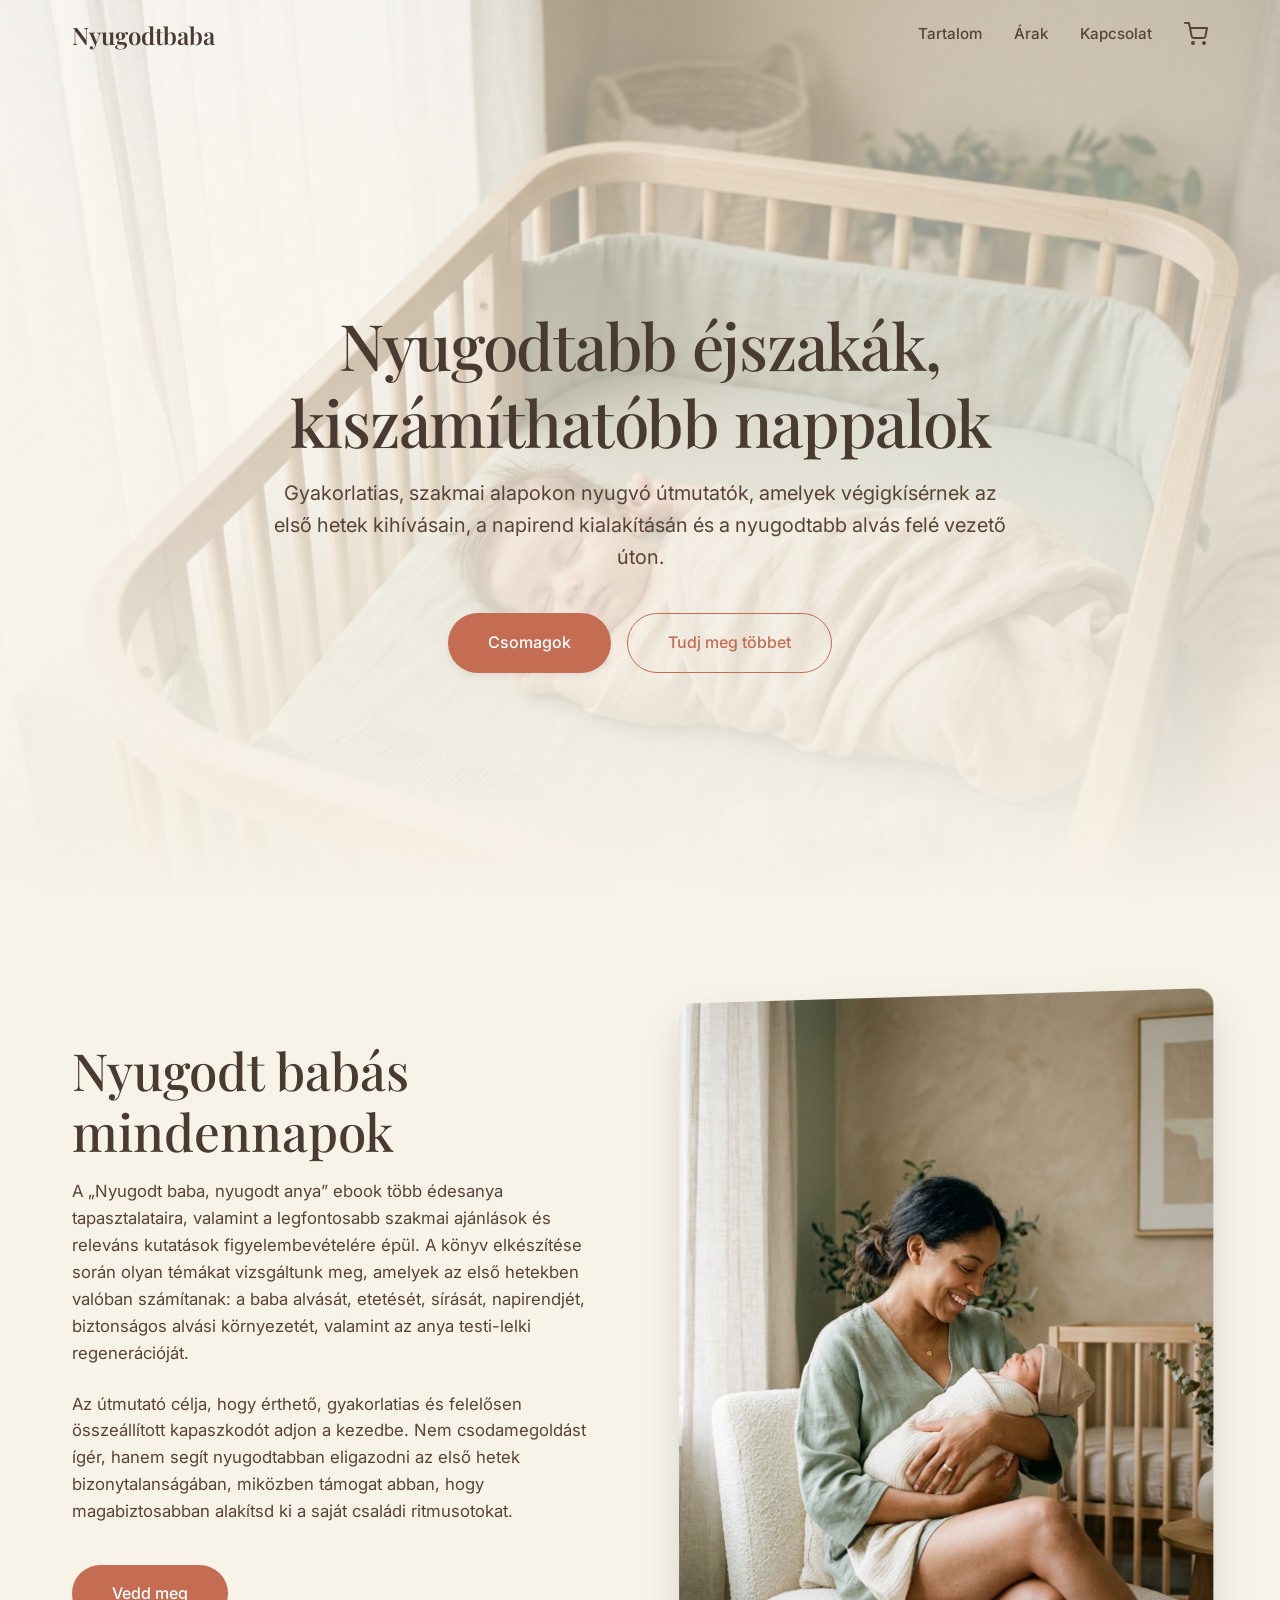
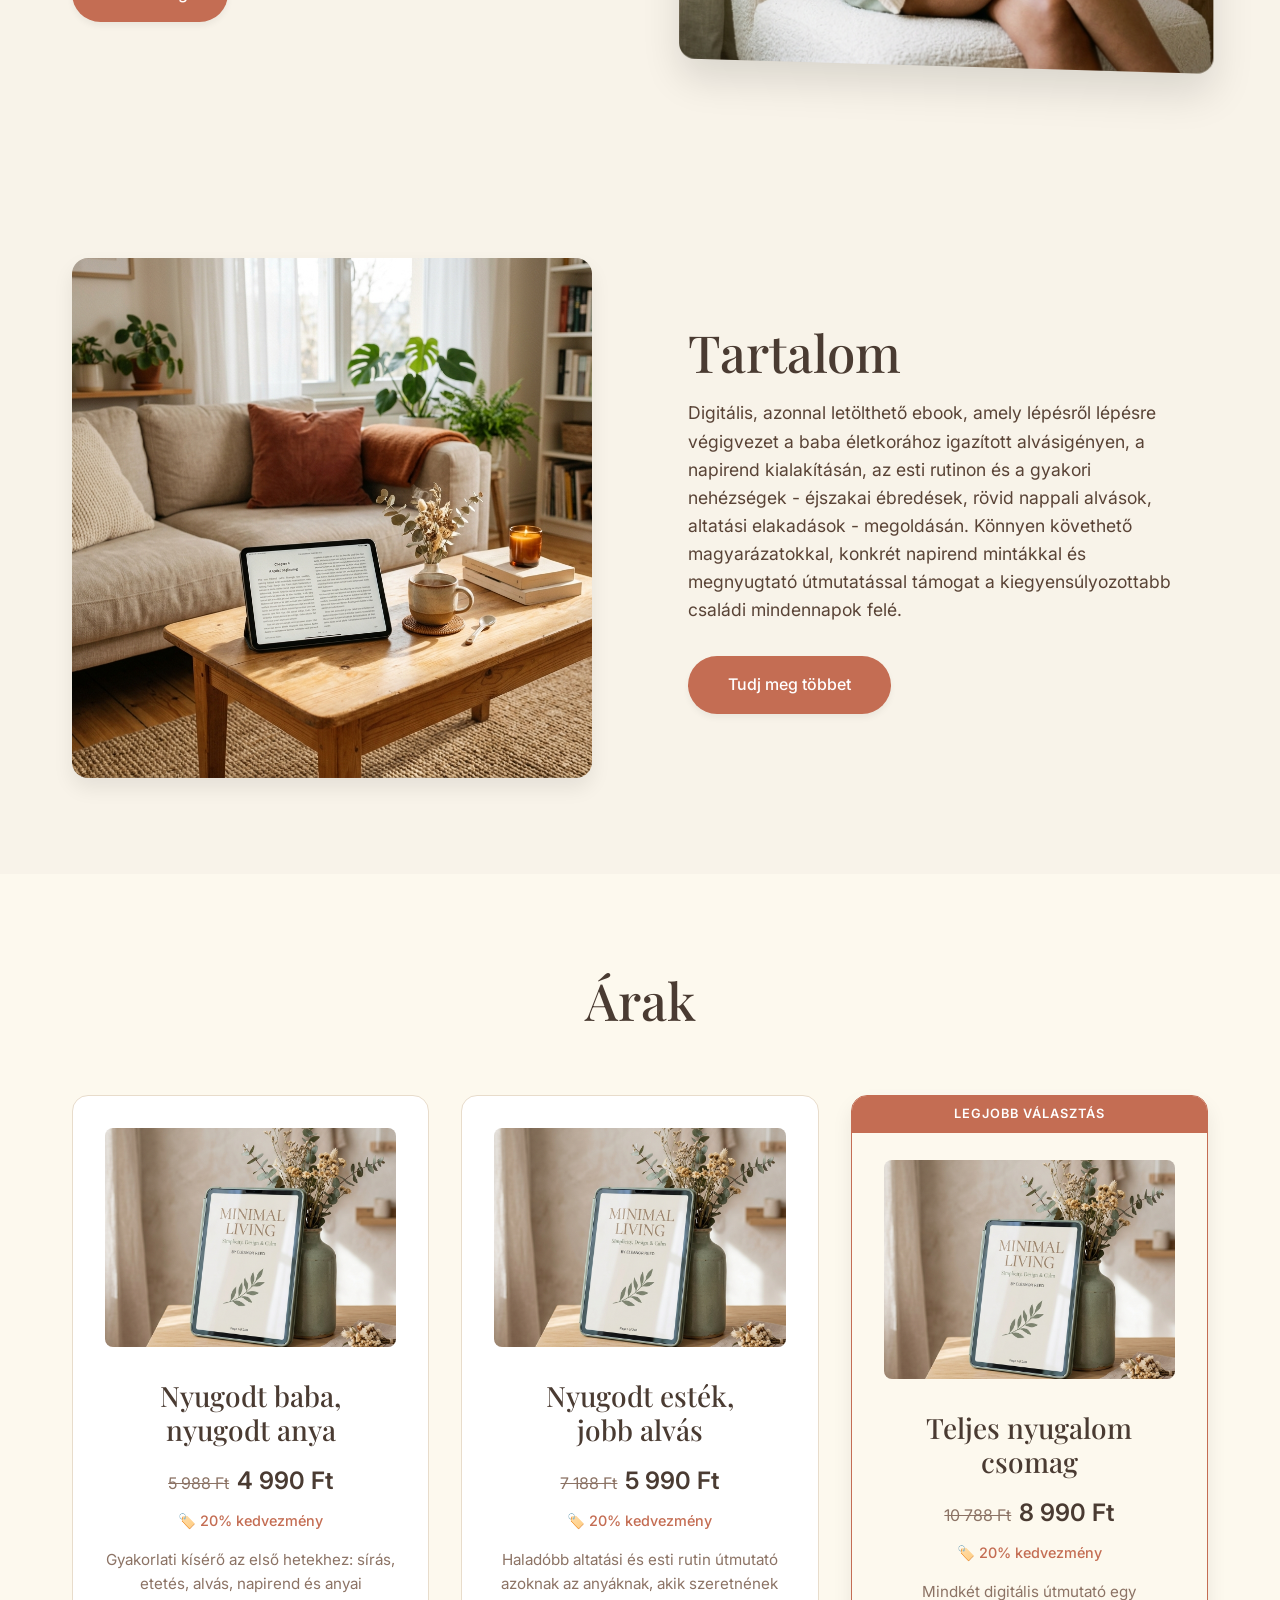
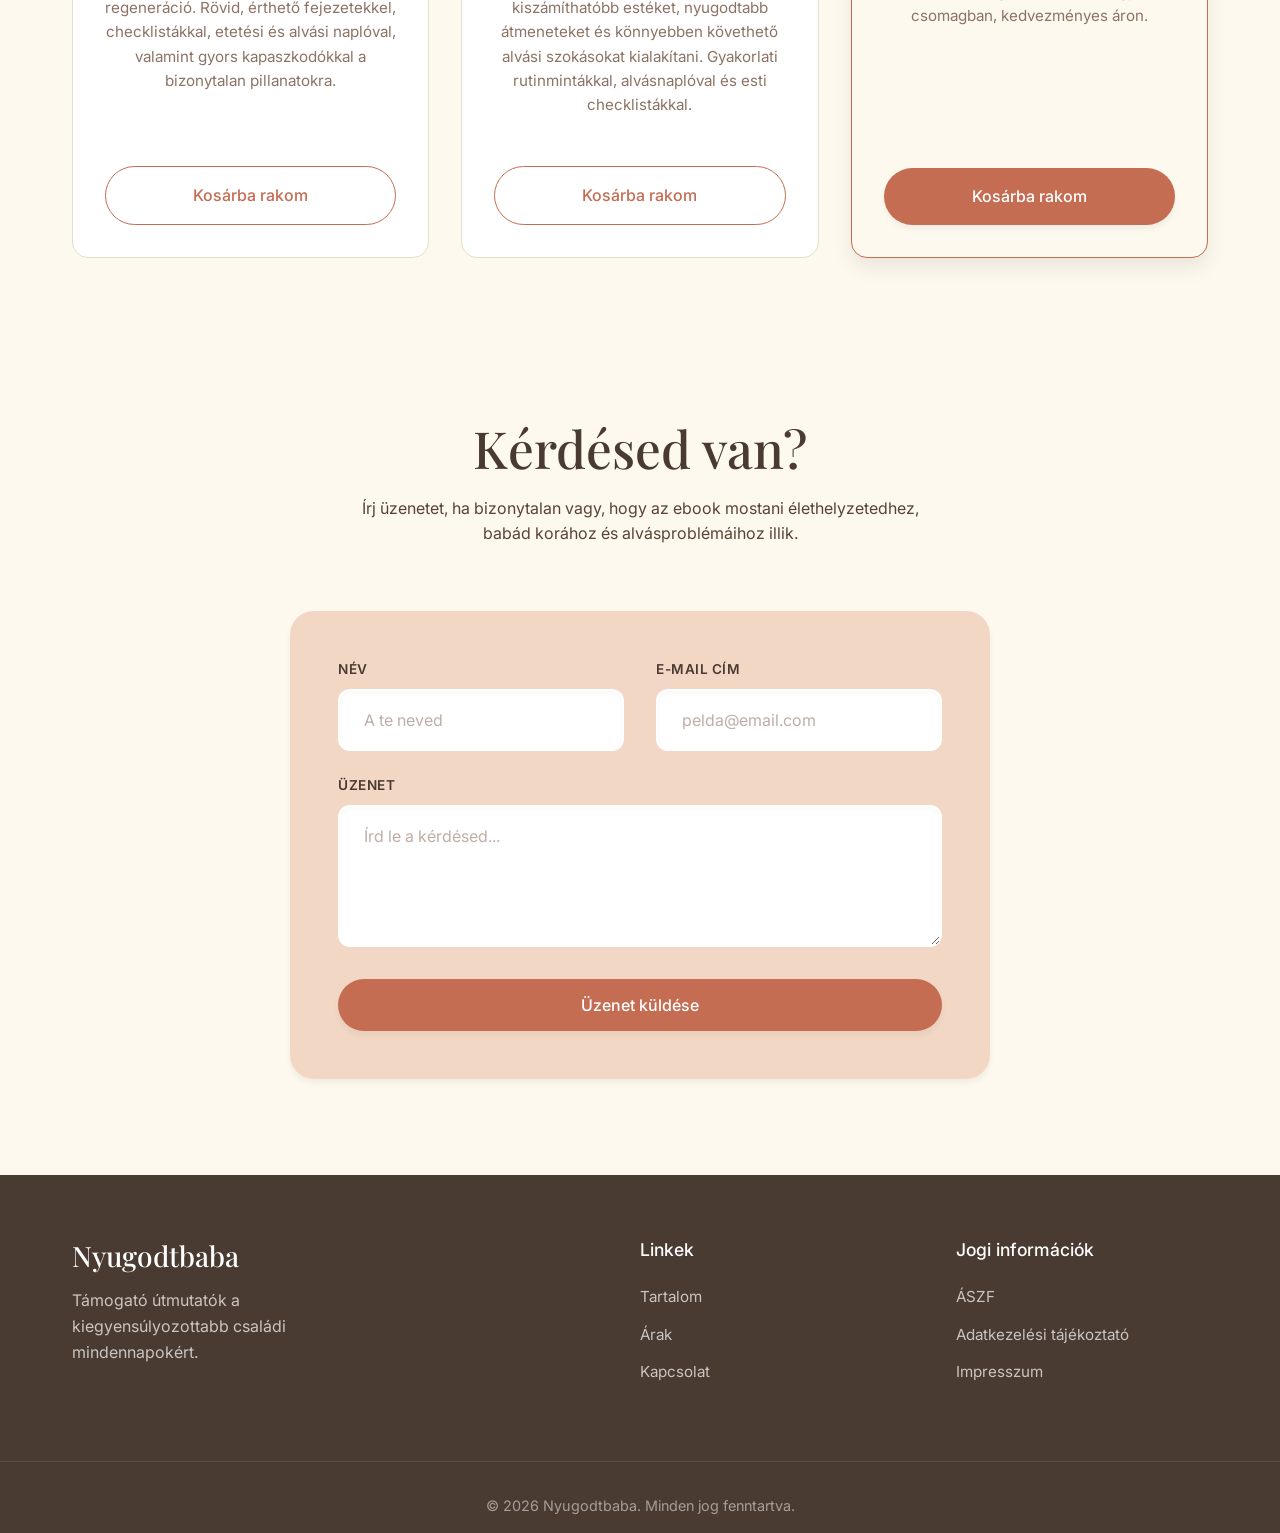
==== index.html @ 15ec04d2 "Add files via upload" ====
<!DOCTYPE html>
<html lang="hu">
<head>
    <meta charset="UTF-8">
    <meta name="viewport" content="width=device-width, initial-scale=1.0">
    <title>Nyugodtbaba - Nyugodt babás mindennapok</title>
    <meta name="description" content="Digitális, azonnal letölthető ebook, amely segít nyugodtabban eligazodni az első hetek bizonytalanságában.">
    <link rel="preconnect" href="https://fonts.googleapis.com">
    <link rel="preconnect" href="https://fonts.gstatic.com" crossorigin>
    <link href="https://fonts.googleapis.com/css2?family=Inter:wght@300;400;500;600&family=Playfair+Display:ital,wght@0,400;0,500;0,600;0,700;1,400&display=swap" rel="stylesheet">
    <link rel="stylesheet" href="style.css">
</head>
<body>
    <header class="navbar">
        <div class="container">
            <a href="#" class="logo">Nyugodtbaba</a>
            <button class="mobile-menu-toggle" aria-label="Menü">
                <span></span>
                <span></span>
                <span></span>
            </button>
            <nav class="nav-links">
                <a href="#tartalom">Tartalom</a>
                <a href="#arak">Árak</a>
                <a href="#kapcsolat">Kapcsolat</a>
                <a href="cart.html" class="cart-icon" aria-label="Kosár">
                    <svg width="24" height="24" viewBox="0 0 24 24" fill="none" stroke="currentColor" stroke-width="2" stroke-linecap="round" stroke-linejoin="round"><circle cx="9" cy="21" r="1"></circle><circle cx="20" cy="21" r="1"></circle><path d="M1 1h4l2.68 13.39a2 2 0 0 0 2 1.61h9.72a2 2 0 0 0 2-1.61L23 6H6"></path></svg>
                    <span class="cart-badge">0</span>
                </a>
            </nav>
        </div>
    </header>

    <main>
        <!-- Main Hero Section -->
        <section class="main-hero" id="kezdooldal">
            <div class="container main-hero-container">
                <div class="main-hero-content">
                    <h1 class="fade-in-up">Nyugodtabb éjszakák,<br>kiszámíthatóbb nappalok</h1>
                    <p class="fade-in-up delay-1">Gyakorlatias, szakmai alapokon nyugvó útmutatók, amelyek végigkísérnek az első hetek kihívásain, a napirend kialakításán és a nyugodtabb alvás felé vezető úton.</p>
                    <div class="hero-buttons fade-in-up delay-2">
                        <a href="#arak" class="btn btn-primary">Csomagok</a>
                        <a href="#intro" class="btn btn-secondary">Tudj meg többet</a>
                    </div>
                </div>
            </div>
        </section>

        <!-- Intro Section (formerly Hero) -->
        <section class="intro brand-bg" id="intro">
            <div class="container intro-container">
                <div class="intro-content">
                    <h2 class="fade-in-up">Nyugodt babás<br>mindennapok</h2>
                    <p class="fade-in-up delay-1">A „Nyugodt baba, nyugodt anya” ebook több édesanya tapasztalataira, valamint a legfontosabb szakmai ajánlások és releváns kutatások figyelembevételére épül. A könyv elkészítése során olyan témákat vizsgáltunk meg, amelyek az első hetekben valóban számítanak: a baba alvását, etetését, sírását, napirendjét, biztonságos alvási környezetét, valamint az anya testi-lelki regenerációját.</p>
                    <p class="fade-in-up delay-2">Az útmutató célja, hogy érthető, gyakorlatias és felelősen összeállított kapaszkodót adjon a kezedbe. Nem csodamegoldást ígér, hanem segít nyugodtabban eligazodni az első hetek bizonytalanságában, miközben támogat abban, hogy magabiztosabban alakítsd ki a saját családi ritmusotokat.</p>
                    <a href="#arak" class="btn btn-primary fade-in-up delay-3">Vedd meg</a>
                </div>
                <div class="intro-image-wrapper fade-in">
                    <img src="assets/hero_mother_baby.png" alt="Nyugodt anya és baba" class="intro-image">
                </div>
            </div>
        </section>

        <!-- Tartalom Section -->
        <section class="content-section brand-bg" id="tartalom">
            <div class="container content-container">
                <div class="content-image-wrapper slide-in-left">
                    <img src="assets/ebook_on_table.png" alt="Digitális ebook a mindennapokban" class="content-image">
                </div>
                <div class="content-text slide-in-right">
                    <h2>Tartalom</h2>
                    <p>Digitális, azonnal letölthető ebook, amely lépésről lépésre végigvezet a baba életkorához igazított alvásigényen, a napirend kialakításán, az esti rutinon és a gyakori nehézségek - éjszakai ébredések, rövid nappali alvások, altatási elakadások - megoldásán. Könnyen követhető magyarázatokkal, konkrét napirend mintákkal és megnyugtató útmutatással támogat a kiegyensúlyozottabb családi mindennapok felé.</p>
                    <a href="#arak" class="btn btn-primary">Tudj meg többet</a>
                </div>
            </div>
        </section>

        <!-- Árak Section -->
        <section class="pricing-section light-bg" id="arak">
            <div class="container pricing-container">
                <h2 class="text-center fade-in-up">Árak</h2>
                <div class="pricing-grid">
                    <!-- Product 1 -->
                    <div class="pricing-card fade-in-up delay-1">
                        <div class="pricing-image">
                            <img src="assets/product_bundle.png" alt="Nyugodt baba, nyugodt anya ebook">
                        </div>
                        <h3>Nyugodt baba,<br>nyugodt anya</h3>
                        <div class="price">
                            <span class="old-price">5 988 Ft</span>
                            <span class="new-price">4 990 Ft</span>
                        </div>
                        <div class="discount-badge">🏷️ 20% kedvezmény</div>
                        <p class="pricing-desc">Gyakorlati kísérő az első hetekhez: sírás, etetés, alvás, napirend és anyai regeneráció. Rövid, érthető fejezetekkel, checklistákkal, etetési és alvási naplóval, valamint gyors kapaszkodókkal a bizonytalan pillanatokra.</p>
                        <a href="#" class="btn btn-secondary w-100 mt-4 add-to-cart-btn" data-product-id="nyugodt-baba">Kosárba rakom</a>
                    </div>

                    <!-- Product 2 -->
                    <div class="pricing-card fade-in-up delay-2">
                        <div class="pricing-image">
                            <img src="assets/product_bundle.png" alt="Nyugodt esték, jobb alvás ebook">
                        </div>
                        <h3>Nyugodt esték,<br>jobb alvás</h3>
                        <div class="price">
                            <span class="old-price">7 188 Ft</span>
                            <span class="new-price">5 990 Ft</span>
                        </div>
                        <div class="discount-badge">🏷️ 20% kedvezmény</div>
                        <p class="pricing-desc">Haladóbb altatási és esti rutin útmutató azoknak az anyáknak, akik szeretnének kiszámíthatóbb estéket, nyugodtabb átmeneteket és könnyebben követhető alvási szokásokat kialakítani. Gyakorlati rutinmintákkal, alvásnaplóval és esti checklistákkal.</p>
                        <a href="#" class="btn btn-secondary w-100 mt-4 add-to-cart-btn" data-product-id="nyugodt-estek">Kosárba rakom</a>
                    </div>

                    <!-- Product 3 -->
                    <div class="pricing-card featured fade-in-up delay-3">
                        <div class="featured-badge">LEGJOBB VÁLASZTÁS</div>
                        <div class="pricing-image">
                            <img src="assets/product_bundle.png" alt="Teljes nyugalom csomag">
                        </div>
                        <h3>Teljes nyugalom<br>csomag</h3>
                        <div class="price">
                            <span class="old-price">10 788 Ft</span>
                            <span class="new-price">8 990 Ft</span>
                        </div>
                        <div class="discount-badge">🏷️ 20% kedvezmény</div>
                        <p class="pricing-desc">Mindkét digitális útmutató egy csomagban, kedvezményes áron.</p>
                        <a href="#" class="btn btn-primary w-100 mt-4 add-to-cart-btn" data-product-id="teljes-csomag">Kosárba rakom</a>
                    </div>
                </div>
            </div>
        </section>

        <!-- Kérdésed van Section -->
        <section class="contact-section light-bg" id="kapcsolat">
            <div class="container contact-container">
                <div class="contact-header text-center fade-in-up">
                    <h2>Kérdésed van?</h2>
                    <p>Írj üzenetet, ha bizonytalan vagy, hogy az ebook mostani élethelyzetedhez, babád korához és alvásproblémáihoz illik.</p>
                </div>
                
                <form class="contact-form fade-in-up delay-1">
                    <div class="form-row">
                        <div class="form-group">
                            <label for="name">Név</label>
                            <input type="text" id="name" name="name" required placeholder="A te neved">
                        </div>
                        <div class="form-group">
                            <label for="email">E-mail cím</label>
                            <input type="email" id="email" name="email" required placeholder="pelda@email.com">
                        </div>
                    </div>
                    <div class="form-group">
                        <label for="message">Üzenet</label>
                        <textarea id="message" name="message" rows="5" required placeholder="Írd le a kérdésed..."></textarea>
                    </div>
                    <button type="submit" class="btn btn-primary w-100">Üzenet küldése</button>
                </form>
            </div>
        </section>
    </main>

    <footer class="site-footer">
        <div class="container footer-container">
            <div class="footer-info">
                <h3>Nyugodtbaba</h3>
                <p>Támogató útmutatók a kiegyensúlyozottabb családi mindennapokért.</p>
            </div>
            <div class="footer-links">
                <h4>Linkek</h4>
                <ul>
                    <li><a href="#tartalom">Tartalom</a></li>
                    <li><a href="#arak">Árak</a></li>
                    <li><a href="#kapcsolat">Kapcsolat</a></li>
                </ul>
            </div>
            <div class="footer-legal">
                <h4>Jogi információk</h4>
                <ul>
                    <li><a href="#">ÁSZF</a></li>
                    <li><a href="#">Adatkezelési tájékoztató</a></li>
                    <li><a href="#">Impresszum</a></li>
                </ul>
            </div>
        </div>
        <div class="footer-bottom text-center">
            <p>&copy; 2026 Nyugodtbaba. Minden jog fenntartva.</p>
        </div>
    </footer>

    <script src="cart-store.js"></script>
    <script src="script.js"></script>
</body>
</html>
---- style.css ----
/* --- Design Tokens --- */
:root {
    --color-brand-bg: #F8F3E9; /* Warm creamy beige */
    --color-light-bg: #FDF9EE; /* Lighter cream */
    --color-white: #ffffff;
    --color-off-white: #F8F3E9;
    --color-black: #4A3B32; /* Dark earthy brown for headings */
    --color-text-dark: #594336; /* Dark brown for body text */
    --color-text-muted: #8c7365; /* Muted brown */
    --color-border: #e8dccb;
    --color-accent: #C46D53; /* Terracotta/Rust */
    --color-accent-hover: #b05c43;
    --color-box-bg: #F3D7C5; /* Soft peach */
    
    --font-heading: 'Playfair Display', serif;
    --font-body: 'Inter', sans-serif;
    
    --spacing-xs: 0.5rem;
    --spacing-sm: 1rem;
    --spacing-md: 2rem;
    --spacing-lg: 4rem;
    --spacing-xl: 6rem;
    
    --border-radius-sm: 4px;
    --border-radius-md: 8px;
    --border-radius-lg: 16px;
    
    --transition-fast: 0.2s ease;
    --transition-normal: 0.3s cubic-bezier(0.25, 0.8, 0.25, 1);
    
    --shadow-sm: 0 4px 6px rgba(0, 0, 0, 0.05);
    --shadow-md: 0 10px 20px rgba(0, 0, 0, 0.08);
    --shadow-lg: 0 20px 40px rgba(0, 0, 0, 0.12);
}

/* --- Base Styles --- */
* {
    margin: 0;
    padding: 0;
    box-sizing: border-box;
}

html {
    scroll-behavior: smooth;
    font-size: 16px;
}

body {
    font-family: var(--font-body);
    color: var(--color-text-dark);
    line-height: 1.6;
    background-color: var(--color-white);
    overflow-x: hidden;
}

h1, h2, h3, h4, h5, h6 {
    font-family: var(--font-heading);
    font-weight: 500;
    line-height: 1.2;
    color: var(--color-black);
    margin-bottom: var(--spacing-sm);
}

h1 {
    font-size: clamp(3rem, 5vw, 4.5rem);
    letter-spacing: -0.02em;
}

h2 {
    font-size: clamp(2.5rem, 4vw, 3.5rem);
}

h3 {
    font-size: 1.75rem;
}

p {
    margin-bottom: var(--spacing-sm);
    color: var(--color-text-dark);
}

a {
    color: inherit;
    text-decoration: none;
    transition: var(--transition-fast);
}

img {
    max-width: 100%;
    height: auto;
    display: block;
}

/* --- Layout Utilities --- */
.container {
    width: 100%;
    max-width: 1200px;
    margin: 0 auto;
    padding: 0 var(--spacing-md);
}

.text-center {
    text-align: center;
}

.w-100 {
    width: 100%;
}

.mt-4 {
    margin-top: var(--spacing-md);
}

.brand-bg {
    background-color: var(--color-brand-bg);
}

.light-bg {
    background-color: var(--color-light-bg);
}

/* --- Components --- */
.btn {
    display: inline-flex;
    align-items: center;
    justify-content: center;
    padding: 1rem 2.5rem;
    font-family: var(--font-body);
    font-weight: 500;
    font-size: 1rem;
    border-radius: 50px;
    cursor: pointer;
    border: none;
    transition: var(--transition-normal);
    text-align: center;
}

.btn-primary {
    background-color: var(--color-accent);
    color: var(--color-white);
    box-shadow: var(--shadow-sm);
}

.btn-primary:hover {
    transform: translateY(-2px);
    box-shadow: var(--shadow-md);
    background-color: var(--color-accent-hover);
}

.btn-secondary {
    background-color: transparent;
    color: var(--color-accent);
    border: 1px solid var(--color-accent);
}

.btn-secondary:hover {
    background-color: var(--color-accent);
    color: var(--color-white);
    transform: translateY(-2px);
}

/* --- Navigation --- */
.navbar {
    position: fixed;
    top: 0;
    left: 0;
    width: 100%;
    z-index: 100;
    background-color: transparent;
    border-bottom: 1px solid transparent;
    padding: 1rem 0;
    transition: background-color 0.3s ease, border-color 0.3s ease, box-shadow 0.3s ease, backdrop-filter 0.3s ease;
}

.navbar.navbar-scrolled {
    background-color: rgba(248, 243, 233, 0.98);
    backdrop-filter: blur(10px);
    border-bottom: 1px solid rgba(232, 220, 203, 0.5);
    box-shadow: 0 2px 10px rgba(0, 0, 0, 0.1);
}

.navbar .container {
    display: flex;
    justify-content: space-between;
    align-items: center;
}

.logo {
    font-family: var(--font-heading);
    font-size: 1.5rem;
    font-weight: 600;
    color: var(--color-black);
}

.nav-links {
    display: flex;
    gap: var(--spacing-md);
}

.nav-links a {
    font-size: 0.95rem;
    font-weight: 500;
    color: var(--color-text-dark);
    position: relative;
    padding-bottom: 2px;
}

.nav-links a::after {
    content: '';
    position: absolute;
    width: 0;
    height: 2px;
    bottom: 0;
    left: 0;
    background-color: var(--color-accent);
    transition: width 0.3s ease;
}

.nav-links a:hover {
    color: var(--color-black);
}

.nav-links a:hover::after {
    width: 100%;
}

.mobile-menu-toggle {
    display: none;
    flex-direction: column;
    justify-content: space-between;
    width: 30px;
    height: 21px;
    background: transparent;
    border: none;
    cursor: pointer;
    z-index: 1001; /* Stay above the mobile menu */
    position: relative;
}

.mobile-menu-toggle span {
    width: 100%;
    height: 3px;
    background-color: var(--color-black);
    border-radius: 3px;
    transition: all 0.3s ease;
}

/* Open state for hamburger */
.mobile-menu-toggle.active span:nth-child(1) {
    transform: translateY(9px) rotate(45deg);
}

.mobile-menu-toggle.active span:nth-child(2) {
    opacity: 0;
}

.mobile-menu-toggle.active span:nth-child(3) {
    transform: translateY(-9px) rotate(-45deg);
}

/* --- Main Hero Section --- */
.main-hero {
    padding: calc(var(--spacing-xl) + 80px) 0 var(--spacing-xl);
    min-height: 100vh;
    display: flex;
    align-items: center;
    background-image: linear-gradient(rgba(248, 243, 233, 0.5), rgba(248, 243, 233, 1)), url('assets/main_hero.png');
    background-size: cover;
    background-position: center;
    background-repeat: no-repeat;
    position: relative;
}

.main-hero-container {
    display: flex;
    flex-direction: column;
    align-items: center;
    text-align: center;
}

.main-hero-content {
    max-width: 750px;
    z-index: 2;
}

.main-hero-content p {
    font-size: 1.25rem;
    margin-bottom: 2.5rem;
    color: var(--color-text-dark);
}

.hero-buttons {
    display: flex;
    gap: 1rem;
    flex-wrap: wrap;
    justify-content: center;
}

/* --- Intro Section --- */
.intro {
    padding: var(--spacing-xl) 0;
    display: flex;
    align-items: center;
}

.intro-container {
    display: grid;
    grid-template-columns: 1fr 1fr;
    gap: var(--spacing-lg);
    align-items: center;
}

.intro-content {
    max-width: 550px;
}

.intro-content p {
    font-size: 1.05rem;
    margin-bottom: 1.5rem;
    color: var(--color-text-dark);
}

.intro-content .btn {
    margin-top: var(--spacing-sm);
}

.intro-image-wrapper {
    position: relative;
    border-radius: var(--border-radius-lg);
    overflow: hidden;
    box-shadow: var(--shadow-lg);
    transform: perspective(1000px) rotateY(-5deg);
    transition: transform 0.5s ease;
}

.intro-image-wrapper:hover {
    transform: perspective(1000px) rotateY(0deg) scale(1.02);
}

.intro-image {
    width: 100%;
    height: auto;
    object-fit: cover;
    aspect-ratio: 4/5;
}

/* --- Tartalom (Content) Section --- */
.content-section {
    padding: var(--spacing-xl) 0;
}

.content-container {
    display: grid;
    grid-template-columns: 1fr 1fr;
    gap: var(--spacing-xl);
    align-items: center;
}

.content-text {
    max-width: 500px;
}

.content-text p {
    font-size: 1.1rem;
    margin-bottom: var(--spacing-md);
}

.content-image-wrapper {
    position: relative;
    border-radius: var(--border-radius-lg);
    overflow: hidden;
    box-shadow: var(--shadow-md);
}

.content-image {
    width: 100%;
    height: auto;
    aspect-ratio: 1/1;
    object-fit: cover;
}

/* --- Árak (Pricing) Section --- */
.pricing-section {
    padding: var(--spacing-xl) 0;
}

.pricing-section h2 {
    margin-bottom: var(--spacing-lg);
}

.pricing-grid {
    display: grid;
    grid-template-columns: repeat(auto-fit, minmax(320px, 1fr));
    gap: var(--spacing-md);
    align-items: stretch;
}

.pricing-card {
    background-color: var(--color-white);
    border: 1px solid var(--color-border);
    border-radius: var(--border-radius-lg);
    padding: var(--spacing-md);
    display: flex;
    flex-direction: column;
    transition: var(--transition-normal);
    position: relative;
    overflow: hidden;
}

.pricing-card:hover {
    transform: translateY(-10px);
    box-shadow: var(--shadow-lg);
    border-color: var(--color-accent);
}

.pricing-card.featured {
    border-color: var(--color-accent);
    box-shadow: var(--shadow-md);
    transform: scale(1.02);
    z-index: 1;
    background-color: var(--color-light-bg);
}

.pricing-card.featured:hover {
    transform: scale(1.02) translateY(-10px);
    box-shadow: var(--shadow-lg);
}

.featured-badge {
    position: absolute;
    top: 0;
    left: 0;
    width: 100%;
    background-color: var(--color-accent);
    color: var(--color-white);
    text-align: center;
    padding: 0.5rem;
    font-size: 0.8rem;
    font-weight: 600;
    letter-spacing: 1px;
    text-transform: uppercase;
}

.pricing-card.featured {
    padding-top: calc(var(--spacing-md) + 2rem);
}

.pricing-image {
    border-radius: var(--border-radius-md);
    overflow: hidden;
    margin-bottom: var(--spacing-md);
    aspect-ratio: 4/3;
    background-color: var(--color-off-white);
}

.pricing-image img {
    width: 100%;
    height: 100%;
    object-fit: cover;
    transition: transform 0.5s ease;
}

.pricing-card:hover .pricing-image img {
    transform: scale(1.05);
}

.pricing-card h3 {
    text-align: center;
    margin-bottom: var(--spacing-sm);
    min-height: 3rem;
}

.price {
    display: flex;
    align-items: baseline;
    justify-content: center;
    gap: 0.5rem;
    margin-bottom: var(--spacing-xs);
}

.old-price {
    color: var(--color-text-muted);
    text-decoration: line-through;
    font-size: 1rem;
}

.new-price {
    font-size: 1.5rem;
    font-weight: 600;
    color: var(--color-black);
}

.discount-badge {
    text-align: center;
    font-size: 0.9rem;
    font-weight: 500;
    color: var(--color-accent);
    margin-bottom: var(--spacing-sm);
}

.pricing-desc {
    font-size: 0.95rem;
    color: var(--color-text-muted);
    text-align: center;
    flex-grow: 1;
}

/* --- Kapcsolat (Contact) Section --- */
.contact-section {
    padding: var(--spacing-lg) 0 var(--spacing-xl);
}

.contact-header {
    max-width: 600px;
    margin: 0 auto var(--spacing-lg);
}

.contact-form {
    max-width: 700px;
    margin: 0 auto;
    background-color: var(--color-box-bg);
    padding: 3rem;
    border-radius: 24px;
    border: none;
    box-shadow: var(--shadow-sm);
}

.form-row {
    display: grid;
    grid-template-columns: 1fr 1fr;
    gap: var(--spacing-md);
}

.form-group {
    margin-bottom: 1.5rem;
}

.form-group label {
    display: block;
    margin-bottom: 0.5rem;
    font-weight: 600;
    font-size: 0.85rem;
    color: var(--color-black);
    text-transform: uppercase;
    letter-spacing: 0.5px;
}

.form-group input,
.form-group textarea {
    width: 100%;
    padding: 1.2rem 1.5rem;
    border: 2px solid transparent;
    border-radius: 12px;
    font-family: var(--font-body);
    font-size: 1rem;
    background-color: var(--color-white);
    color: var(--color-text-dark);
    transition: all 0.3s ease;
    box-shadow: 0 2px 5px rgba(0,0,0,0.03) inset;
}

.form-group input::placeholder,
.form-group textarea::placeholder {
    color: #bfaea5;
}

.form-group input:focus,
.form-group textarea:focus {
    outline: none;
    border-color: var(--color-accent);
    box-shadow: 0 0 0 4px rgba(196, 109, 83, 0.15);
}

/* --- Footer --- */
.site-footer {
    background-color: var(--color-black);
    color: var(--color-white);
    padding: var(--spacing-lg) 0 var(--spacing-sm);
}

.footer-container {
    display: grid;
    grid-template-columns: 2fr 1fr 1fr;
    gap: var(--spacing-lg);
    margin-bottom: var(--spacing-lg);
}

.footer-info h3 {
    color: var(--color-white);
    margin-bottom: 1rem;
}

.footer-info p {
    color: rgba(255, 255, 255, 0.7);
    max-width: 300px;
}

.footer-links h4,
.footer-legal h4 {
    color: var(--color-white);
    margin-bottom: 1.5rem;
    font-family: var(--font-body);
    font-size: 1.1rem;
}

.site-footer ul {
    list-style: none;
}

.site-footer ul li {
    margin-bottom: 0.75rem;
}

.site-footer ul a {
    color: rgba(255, 255, 255, 0.7);
    font-size: 0.95rem;
}

.site-footer ul a:hover {
    color: var(--color-white);
    padding-left: 5px;
}

.footer-bottom {
    border-top: 1px solid rgba(255, 255, 255, 0.1);
    padding-top: var(--spacing-md);
}

.footer-bottom p {
    color: rgba(255, 255, 255, 0.5);
    font-size: 0.9rem;
    margin-bottom: 0;
}

/* --- Animations --- */
.fade-in-up {
    opacity: 0;
    transform: translateY(30px);
    transition: opacity 0.8s ease, transform 0.8s ease;
}

.fade-in-up.visible {
    opacity: 1;
    transform: translateY(0);
}

.slide-in-left {
    opacity: 0;
    transform: translateX(-50px);
    transition: opacity 0.8s ease, transform 0.8s ease;
}

.slide-in-left.visible {
    opacity: 1;
    transform: translateX(0);
}

.slide-in-right {
    opacity: 0;
    transform: translateX(50px);
    transition: opacity 0.8s ease, transform 0.8s ease;
}

.slide-in-right.visible {
    opacity: 1;
    transform: translateX(0);
}

.fade-in {
    opacity: 0;
    transition: opacity 1s ease;
}

.fade-in.visible {
    opacity: 1;
}

.delay-1 { transition-delay: 0.1s; }
.delay-2 { transition-delay: 0.2s; }
.delay-3 { transition-delay: 0.3s; }

/* --- Responsive Design --- */
@media (max-width: 992px) {
    .intro-container,
    .content-container {
        grid-template-columns: 1fr;
        text-align: center;
    }
    
    .intro-content,
    .content-text {
        max-width: 100%;
        margin: 0 auto;
    }

    .hero-buttons {
        justify-content: center;
    }
    
    .content-container {
        /* Reverse order so text is above image on mobile */
        display: flex;
        flex-direction: column-reverse;
    }

    .form-row {
        grid-template-columns: 1fr;
        gap: 0;
    }

    .contact-form {
        padding: 2rem;
    }
    
    .footer-container {
        grid-template-columns: 1fr 1fr;
    }
}

@media (max-width: 768px) {
    :root {
        --spacing-lg: 3rem;
        --spacing-xl: 4rem;
    }
    
    .pricing-card.featured {
        transform: none;
    }
    
    .pricing-card.featured:hover {
        transform: translateY(-5px);
    }
    
    .footer-container {
        grid-template-columns: 1fr;
        text-align: center;
    }
    
    .footer-info p {
        margin: 0 auto;
    }
    
    .mobile-menu-toggle {
        display: flex;
    }
    
    .nav-links {
        position: fixed;
        top: 0;
        right: -100%;
        width: 100%;
        max-width: 300px;
        height: 100vh;
        background-color: var(--color-brand-bg);
        flex-direction: column;
        justify-content: center;
        align-items: center;
        transition: right 0.4s ease;
        box-shadow: -5px 0 15px rgba(0,0,0,0.1);
        z-index: 1000;
        padding: 2rem;
    }

    .nav-links.active {
        right: 0;
    }

    .nav-links a {
        font-size: 1.5rem;
        margin-bottom: 1.5rem;
    }

    .nav-links a::after {
        display: none; /* Disable underline effect on mobile for cleaner look */
    }
}

/* --- Webshop & Checkout Styles --- */
.cart-icon {
    position: relative;
    display: inline-flex;
    align-items: center;
    color: var(--color-black);
}

.cart-icon::after {
    display: none !important;
}

.cart-badge {
    position: absolute;
    top: -8px;
    right: -8px;
    background-color: var(--color-accent);
    color: var(--color-white);
    font-size: 0.75rem;
    font-weight: 600;
    width: 18px;
    height: 18px;
    border-radius: 50%;
    display: flex;
    justify-content: center;
    align-items: center;
}

/* Page Headers */
.page-header {
    padding: calc(var(--spacing-xl) + 80px) 0 var(--spacing-lg);
    background-color: var(--color-brand-bg);
    text-align: center;
}

.page-header h1 {
    margin-bottom: 0;
}

.back-link {
    display: inline-flex;
    align-items: center;
    gap: 0.25rem;
    margin-top: 0.75rem;
    font-size: 0.95rem;
    color: var(--color-accent);
    font-weight: 500;
    transition: color 0.2s ease, transform 0.2s ease;
}

.back-link:hover {
    color: var(--color-accent-hover);
    transform: translateX(-4px);
}

/* Cart & Checkout Layout */
.shop-layout {
    display: grid;
    grid-template-columns: 2fr 1fr;
    gap: var(--spacing-lg);
    padding: var(--spacing-xl) 0;
    align-items: start;
}

@media (max-width: 992px) {
    .shop-layout {
        grid-template-columns: 1fr;
    }
}

.shop-main {
    background-color: var(--color-white);
    padding: var(--spacing-lg);
    border-radius: var(--border-radius-lg);
    box-shadow: var(--shadow-sm);
    border: 1px solid var(--color-border);
}

.shop-sidebar {
    background-color: var(--color-light-bg);
    padding: var(--spacing-lg);
    border-radius: var(--border-radius-lg);
    border: 1px solid var(--color-border);
    position: sticky;
    top: 100px;
}

/* Cart Items */
.cart-items {
    list-style: none;
    padding: 0;
}

/* --- Bundle Upsell Banner --- */
.bundle-upsell {
    display: flex;
    align-items: center;
    gap: 1rem;
    padding: 1.25rem 1.5rem;
    background: linear-gradient(135deg, rgba(196, 109, 83, 0.1), rgba(243, 215, 197, 0.5));
    border: 2px solid var(--color-accent);
    border-radius: 12px;
    margin-bottom: var(--spacing-md);
    animation: upsellPulse 2s ease-in-out 1;
}

@keyframes upsellPulse {
    0%, 100% { box-shadow: 0 0 0 0 rgba(196, 109, 83, 0); }
    50% { box-shadow: 0 0 0 8px rgba(196, 109, 83, 0.15); }
}

.bundle-upsell-icon {
    font-size: 2rem;
    flex-shrink: 0;
}

.bundle-upsell-text {
    flex-grow: 1;
}

.bundle-upsell-text strong {
    display: block;
    font-size: 1.1rem;
    color: var(--color-black);
    margin-bottom: 0.2rem;
}

.bundle-upsell-text span {
    font-size: 0.9rem;
    color: var(--color-text-dark);
    line-height: 1.4;
}

.bundle-upsell-btn {
    flex-shrink: 0;
    padding: 0.75rem 1.5rem;
    font-size: 0.9rem;
    white-space: nowrap;
}

@media (max-width: 768px) {
    .bundle-upsell {
        flex-direction: column;
        text-align: center;
    }
}

.cart-item {
    display: flex;
    align-items: center;
    padding: var(--spacing-md) 0;
    border-bottom: 1px solid var(--color-border);
    gap: var(--spacing-md);
}

.cart-item:last-child {
    border-bottom: none;
    padding-bottom: 0;
}

.cart-item-img {
    width: 80px;
    height: 80px;
    object-fit: cover;
    border-radius: var(--border-radius-sm);
    background-color: var(--color-off-white);
}

.cart-item-details {
    flex-grow: 1;
}

.cart-item-title {
    font-weight: 600;
    margin-bottom: 0.25rem;
    font-size: 1.1rem;
}

.cart-item-price {
    font-weight: 500;
    color: var(--color-accent);
}

.remove-item {
    background: none;
    border: none;
    color: var(--color-text-muted);
    cursor: pointer;
    font-size: 1.5rem;
    transition: color var(--transition-fast);
}

.remove-item:hover {
    color: var(--color-accent);
}

/* Order Summary */
.summary-row {
    display: flex;
    justify-content: space-between;
    margin-bottom: 1rem;
    font-size: 1.05rem;
}

.summary-total {
    border-top: 2px solid var(--color-border);
    padding-top: 1rem;
    margin-top: 1rem;
    font-weight: 600;
    font-size: 1.25rem;
    color: var(--color-black);
}

/* Checkout Form Layout */
.billing-section {
    margin-bottom: var(--spacing-md);
}

.billing-section h3 {
    margin-bottom: var(--spacing-sm);
    border-bottom: 1px solid var(--color-border);
    padding-bottom: 0.5rem;
}

.company-toggle {
    margin-bottom: 1.5rem;
    display: flex;
    gap: 1rem;
    align-items: center;
}

.company-fields {
    display: none;
}

.company-fields.active {
    display: block;
}

.shop-main .form-group input {
    background-color: var(--color-light-bg);
}

/* SimplePay Overlay */
.simplepay-overlay {
    position: fixed;
    top: 0;
    left: 0;
    width: 100%;
    height: 100vh;
    background-color: rgba(253, 249, 238, 0.95);
    z-index: 9999;
    display: flex;
    flex-direction: column;
    justify-content: center;
    align-items: center;
    opacity: 0;
    pointer-events: none;
    transition: opacity 0.4s ease;
}

.simplepay-overlay.active {
    opacity: 1;
    pointer-events: all;
}

.spinner {
    width: 50px;
    height: 50px;
    border: 5px solid var(--color-border);
    border-top-color: var(--color-accent);
    border-radius: 50%;
    animation: spin 1s linear infinite;
    margin-bottom: var(--spacing-md);
}

@keyframes spin {
    to { transform: rotate(360deg); }
}

.simplepay-overlay h2 {
    color: var(--color-black);
}

/* --- Quantity Controls --- */
.qty-controls {
    display: flex;
    align-items: center;
    gap: 0;
    border: 1px solid var(--color-border);
    border-radius: 8px;
    overflow: hidden;
    flex-shrink: 0;
}

.qty-btn {
    width: 36px;
    height: 36px;
    display: flex;
    align-items: center;
    justify-content: center;
    background: var(--color-light-bg);
    border: none;
    cursor: pointer;
    font-size: 1.1rem;
    font-weight: 600;
    color: var(--color-text-dark);
    transition: background 0.2s ease;
}

.qty-btn:hover {
    background: var(--color-border);
}

.qty-value {
    width: 36px;
    text-align: center;
    font-weight: 600;
    font-size: 1rem;
    color: var(--color-black);
    background: var(--color-white);
    line-height: 36px;
}

.cart-item-line-total {
    font-weight: 600;
    color: var(--color-black);
    font-size: 1.05rem;
    min-width: 80px;
    text-align: right;
    flex-shrink: 0;
}

/* --- Empty Cart --- */
.empty-cart-message {
    display: flex;
    flex-direction: column;
    align-items: center;
    justify-content: center;
    text-align: center;
    padding: var(--spacing-xl) var(--spacing-md);
    min-height: 40vh;
}

.empty-cart-message h2 {
    margin-bottom: 0.5rem;
}

.empty-cart-message p {
    color: var(--color-text-muted);
    max-width: 400px;
}

/* Cart item responsive */
@media (max-width: 768px) {
    .cart-item {
        flex-wrap: wrap;
        gap: var(--spacing-sm);
    }
    
    .cart-item-line-total {
        min-width: auto;
    }
    
    .qty-controls {
        order: 4;
    }
    
    .remove-item {
        order: 5;
    }
}
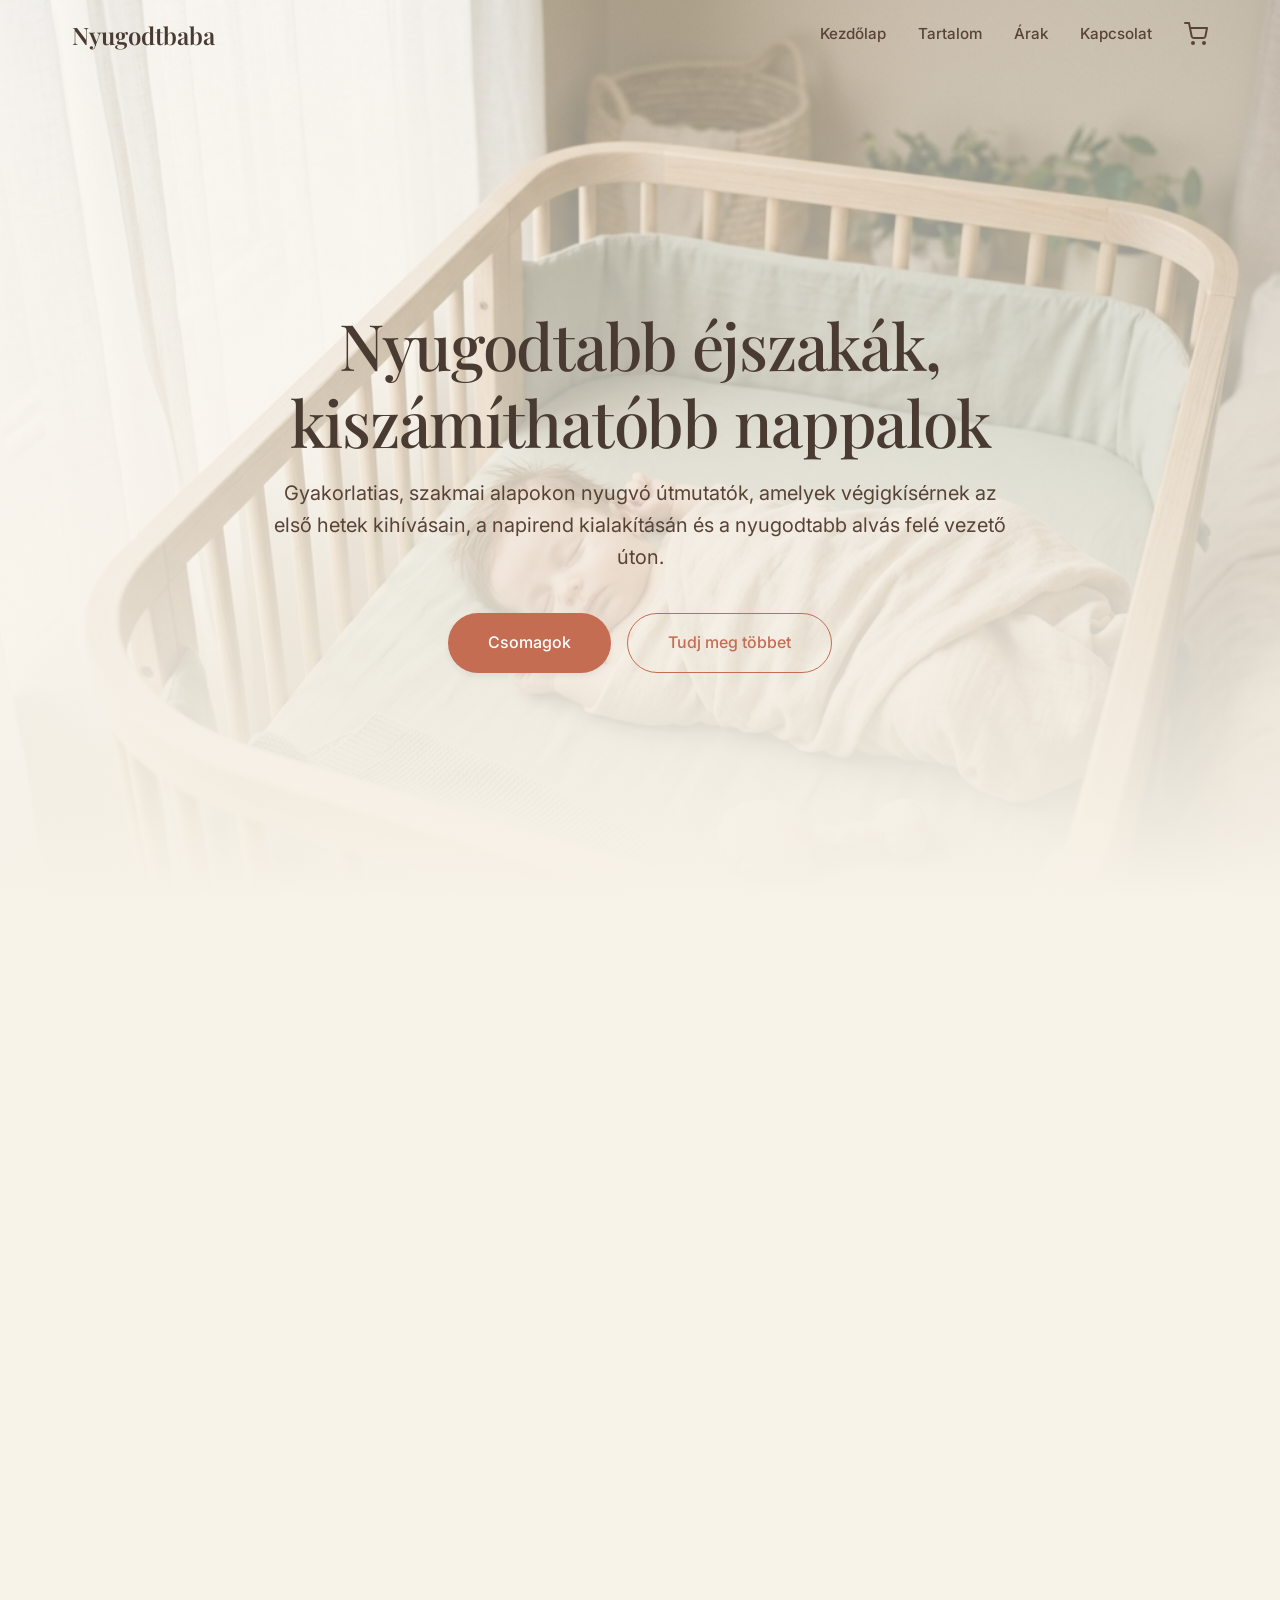
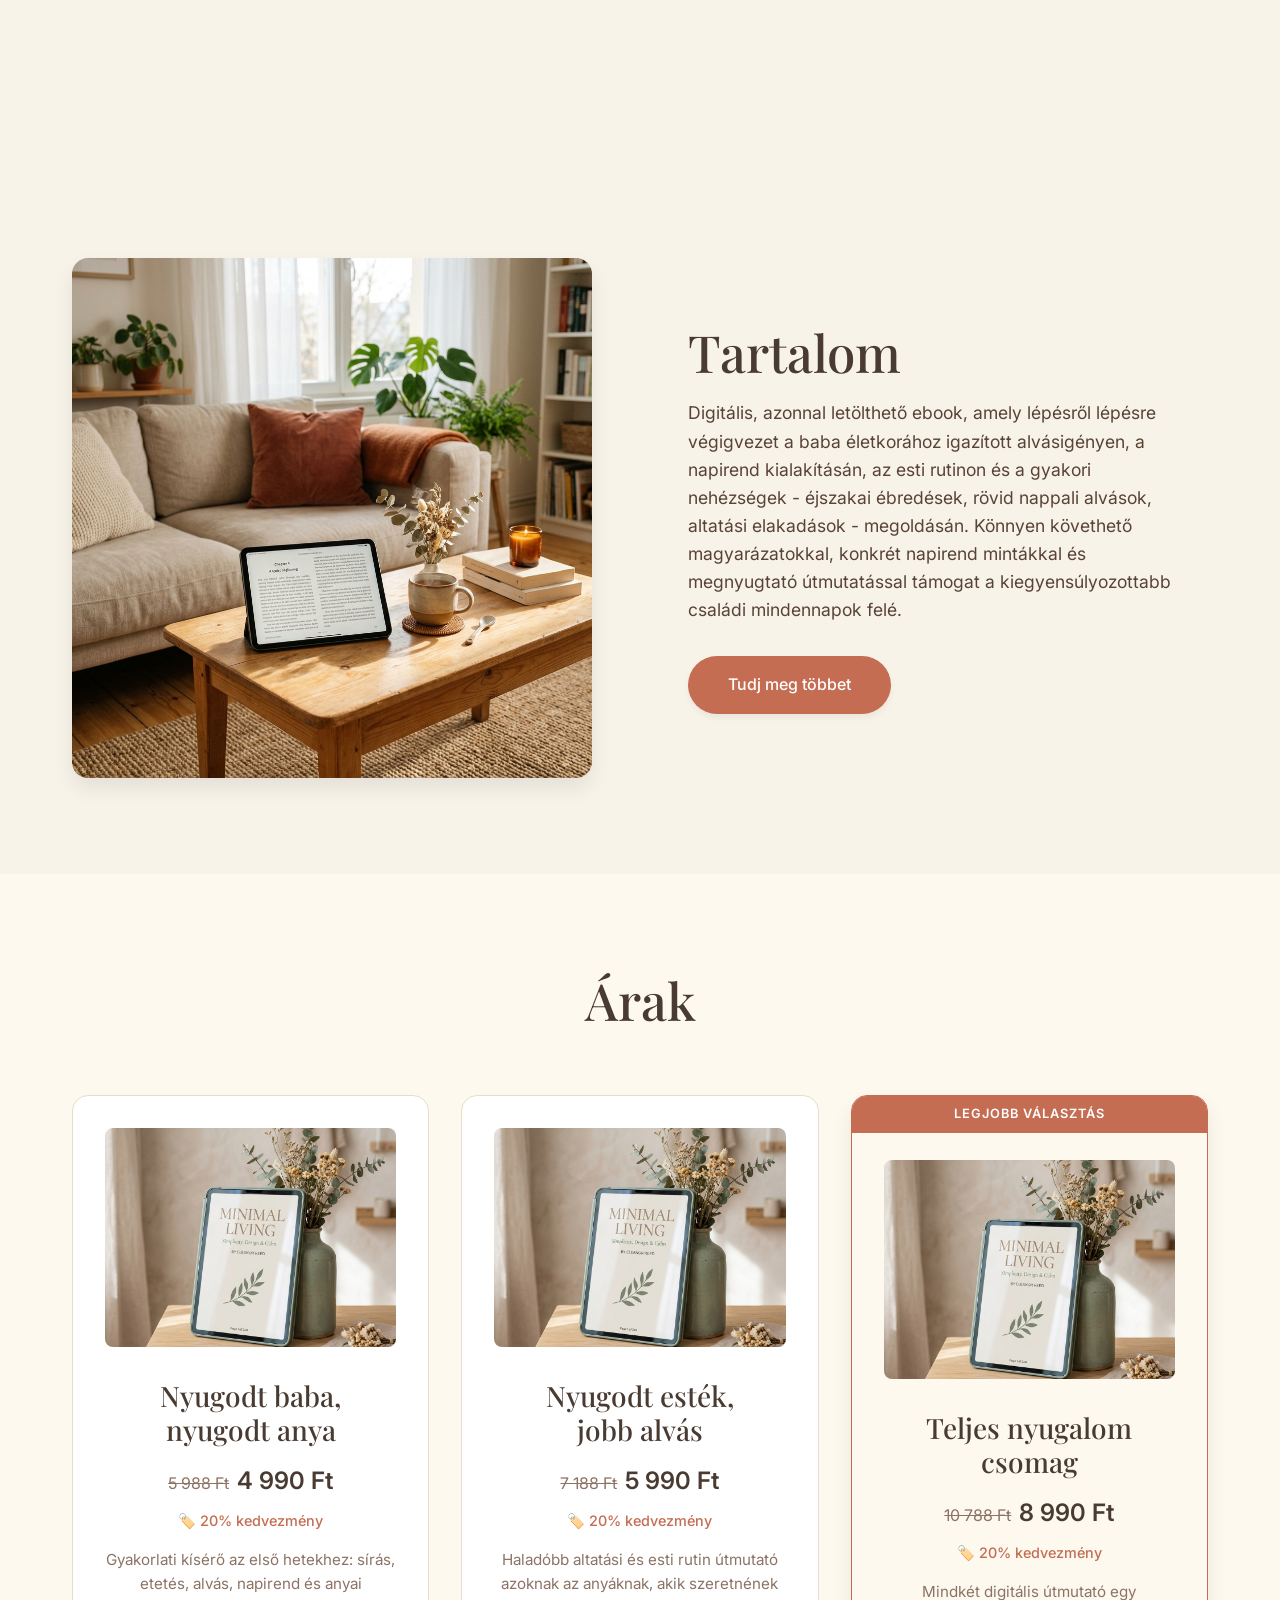
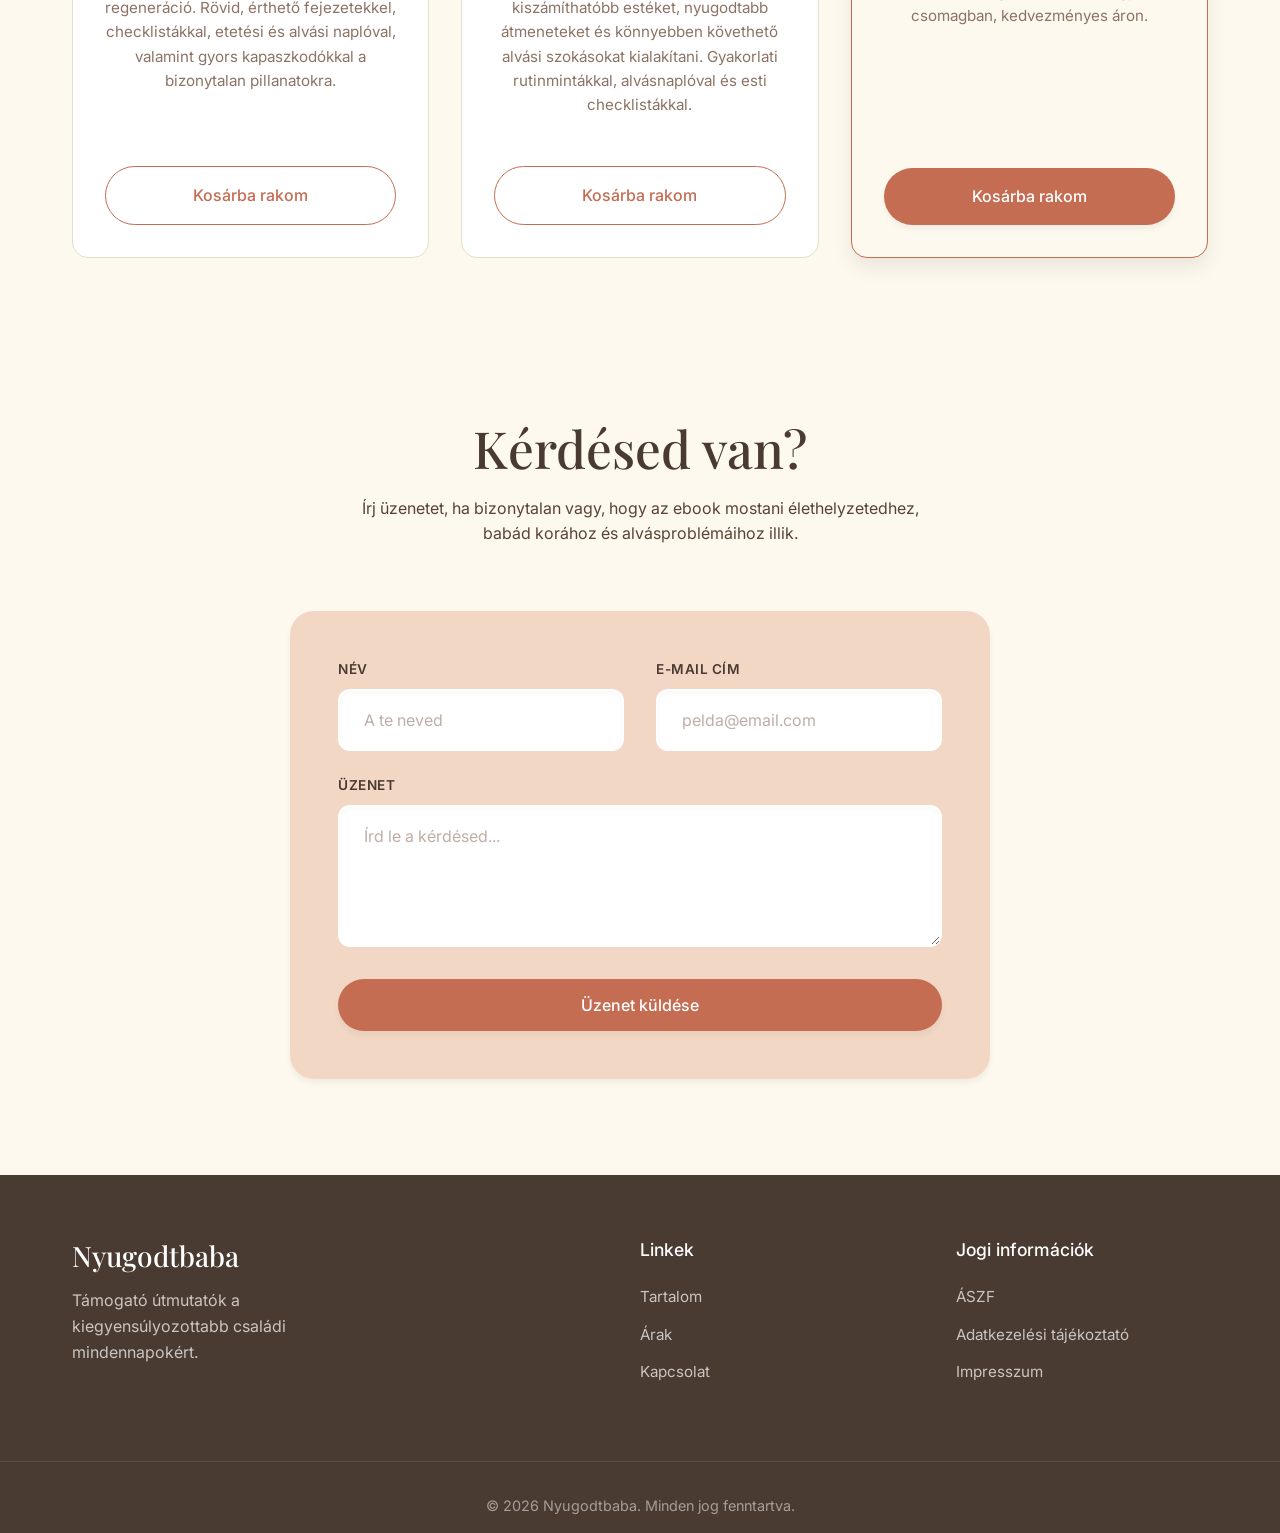
==== commit 403c7eb7: "Add files via upload" ====
--- a/index.html
+++ b/index.html
@@ -11,6 +11,14 @@
     <link rel="stylesheet" href="style.css">
 </head>
 <body>
+    <!-- Modern Loader -->
+    <div class="page-loader" id="page-loader">
+        <div class="loader-content">
+            <div class="loader-spinner"></div>
+            <div class="loader-text">Nyugodtbaba</div>
+        </div>
+    </div>
+
     <header class="navbar">
         <div class="container">
             <a href="#" class="logo">Nyugodtbaba</a>
@@ -20,6 +28,7 @@
                 <span></span>
             </button>
             <nav class="nav-links">
+                <a href="index.html">Kezdőlap</a>
                 <a href="#tartalom">Tartalom</a>
                 <a href="#arak">Árak</a>
                 <a href="#kapcsolat">Kapcsolat</a>
--- a/style.css
+++ b/style.css
@@ -1143,7 +1143,58 @@
         order: 4;
     }
     
-    .remove-item {
-        order: 5;
-    }
-}
+}
+
+/* --- Modern Page Loader --- */
+.page-loader {
+    position: fixed;
+    top: 0;
+    left: 0;
+    width: 100vw;
+    height: 100vh;
+    background-color: var(--color-white);
+    display: flex;
+    align-items: center;
+    justify-content: center;
+    z-index: 9999;
+    transition: opacity 0.6s cubic-bezier(0.65, 0, 0.35, 1), visibility 0.6s cubic-bezier(0.65, 0, 0.35, 1);
+}
+
+.page-loader.loaded {
+    opacity: 0;
+    visibility: hidden;
+}
+
+.loader-content {
+    display: flex;
+    flex-direction: column;
+    align-items: center;
+    gap: 1.5rem;
+}
+
+.loader-spinner {
+    width: 50px;
+    height: 50px;
+    border: 3px solid rgba(196, 109, 83, 0.2); /* matches var(--color-accent) */
+    border-top-color: var(--color-accent);
+    border-radius: 50%;
+    animation: spin 1s linear infinite;
+}
+
+.loader-text {
+    font-family: 'Playfair Display', serif;
+    font-size: 1.5rem;
+    color: var(--color-text-dark);
+    letter-spacing: 2px;
+    animation: pulseText 1.5s ease-in-out infinite alternate;
+}
+
+@keyframes spin {
+    0% { transform: rotate(0deg); }
+    100% { transform: rotate(360deg); }
+}
+
+@keyframes pulseText {
+    0% { opacity: 0.5; }
+    100% { opacity: 1; }
+}
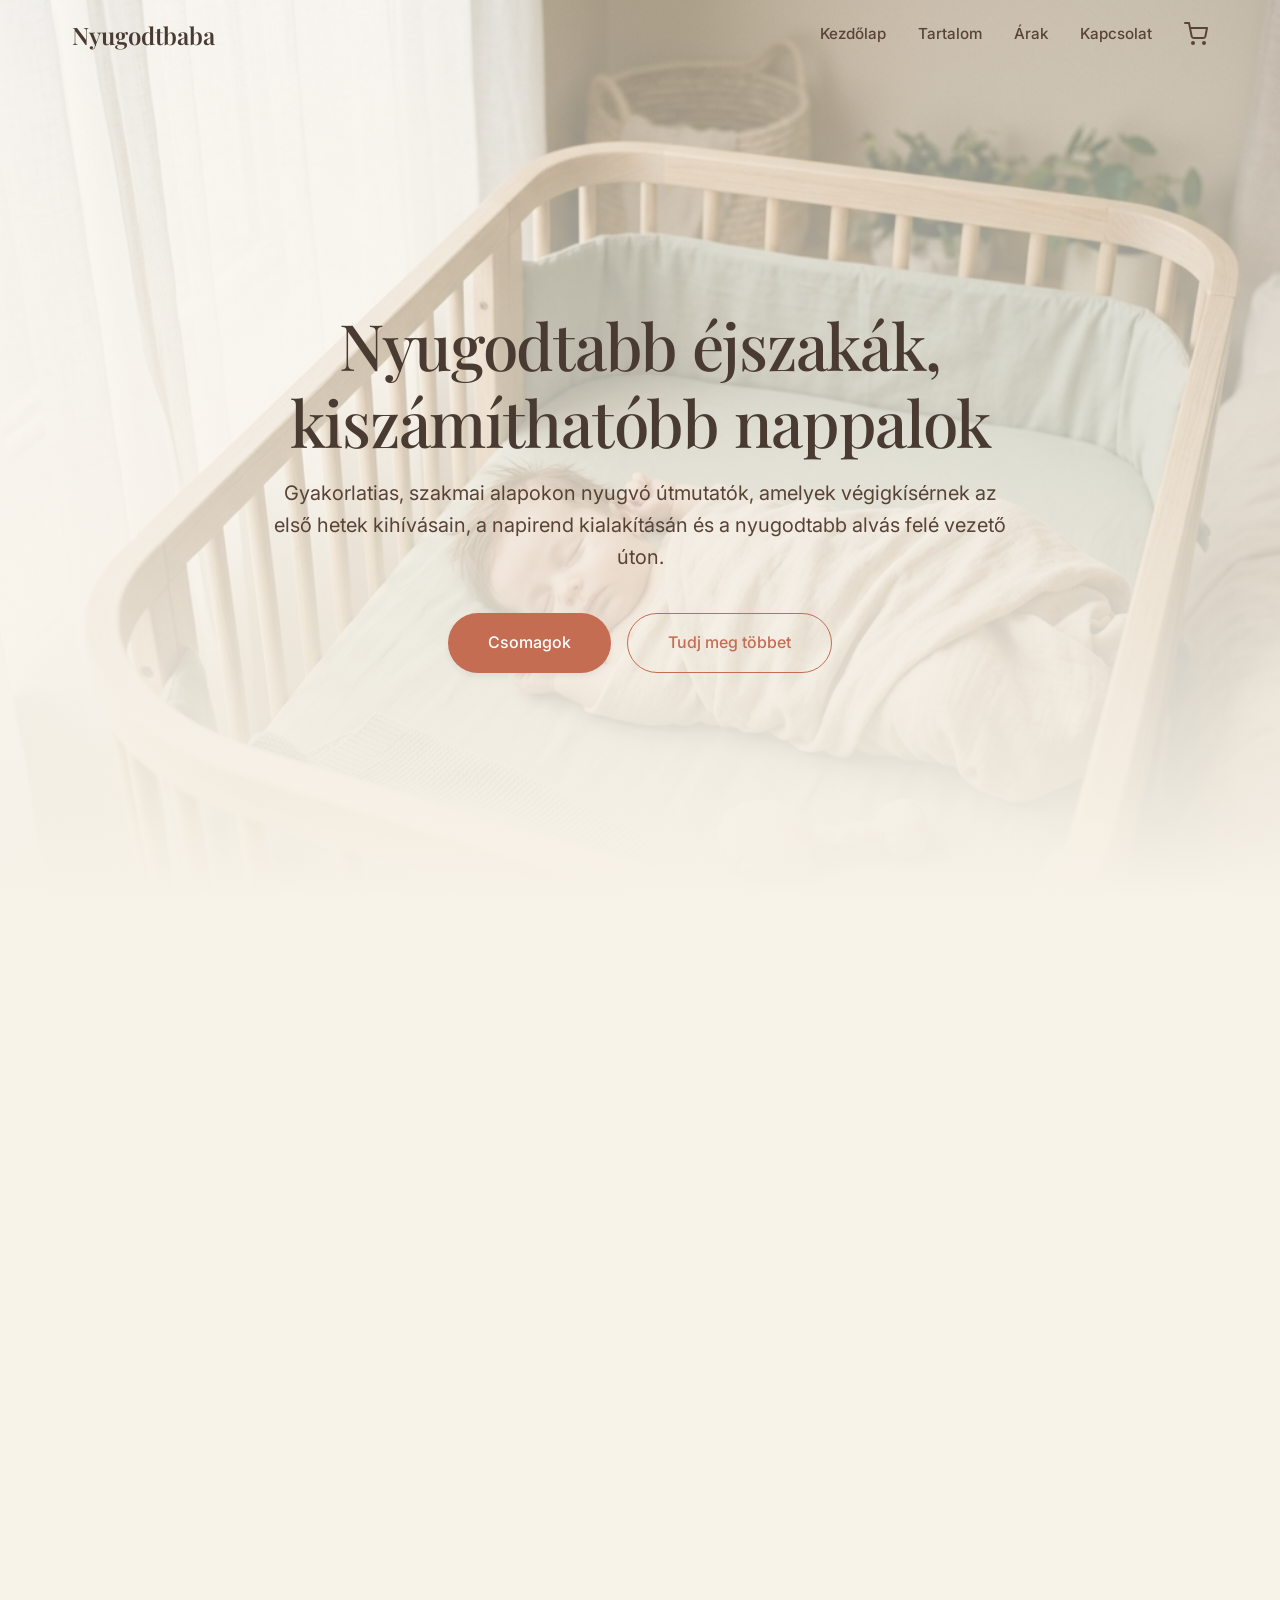
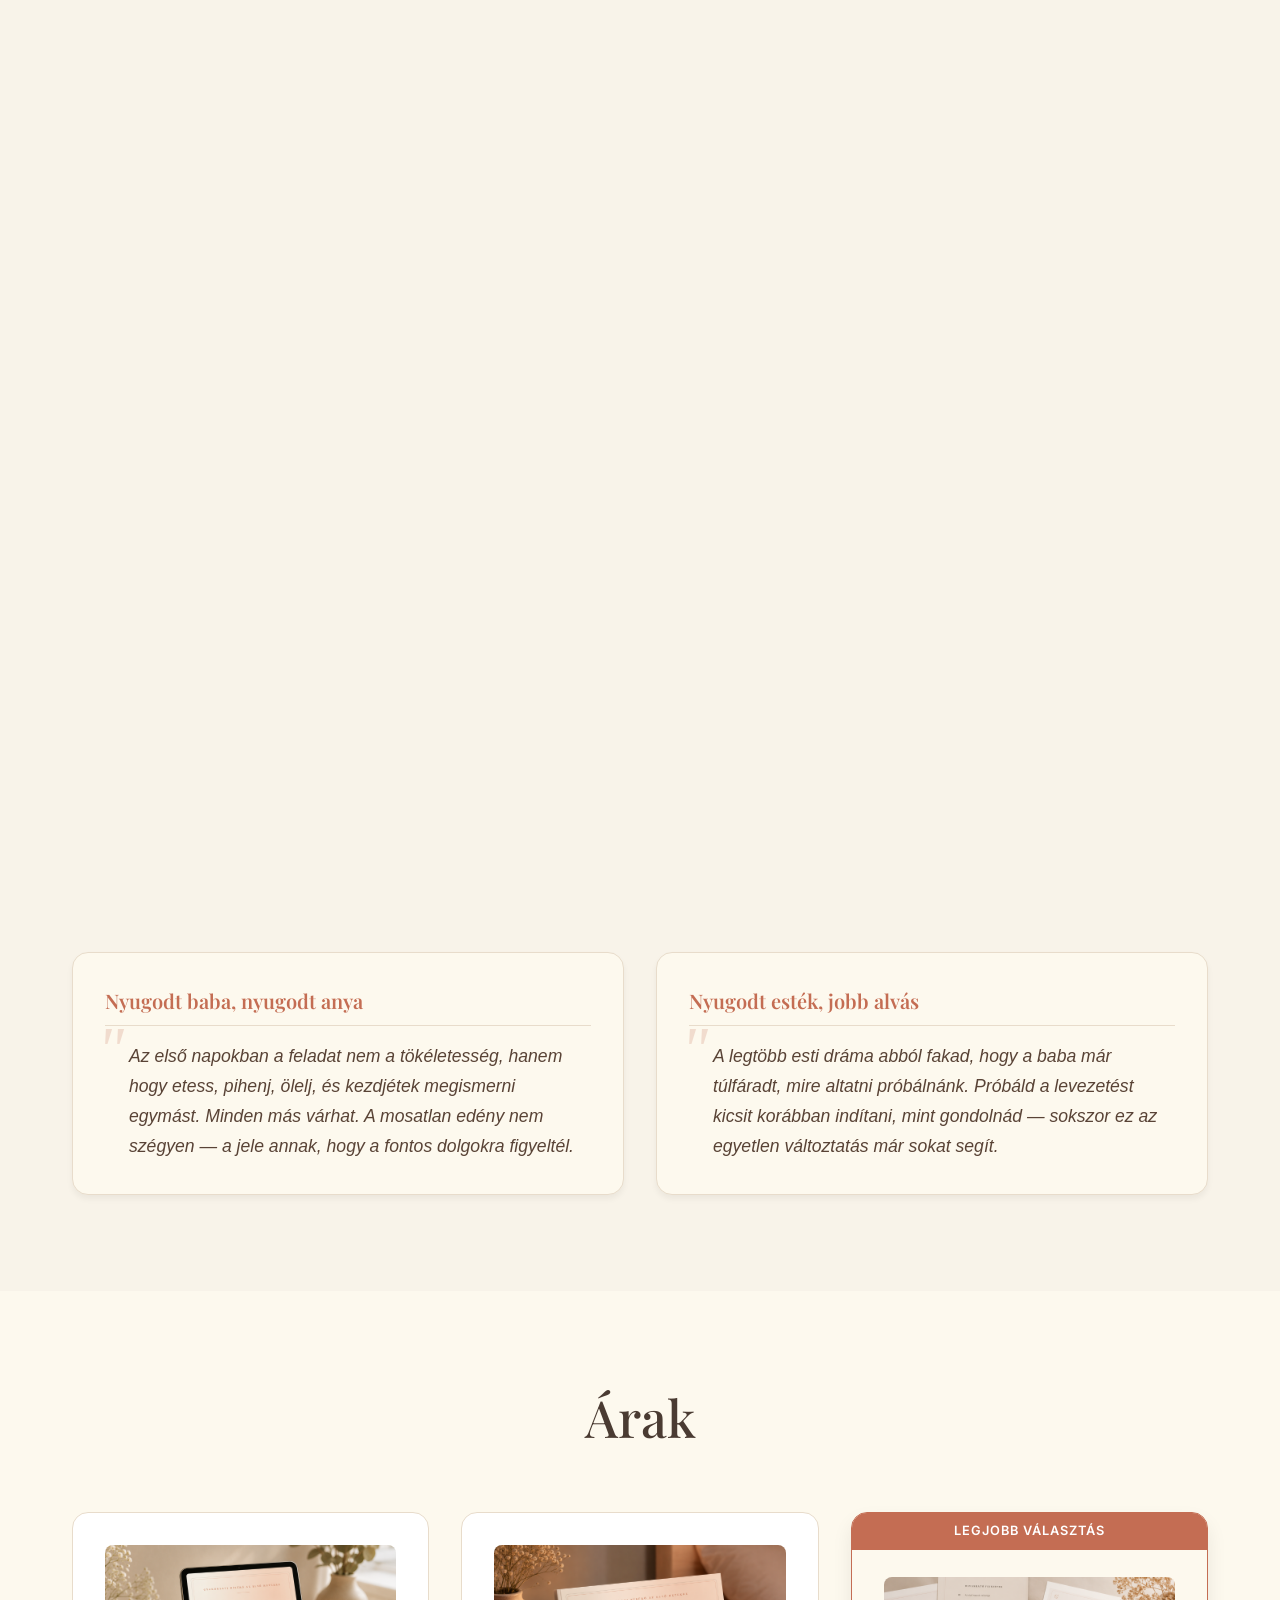
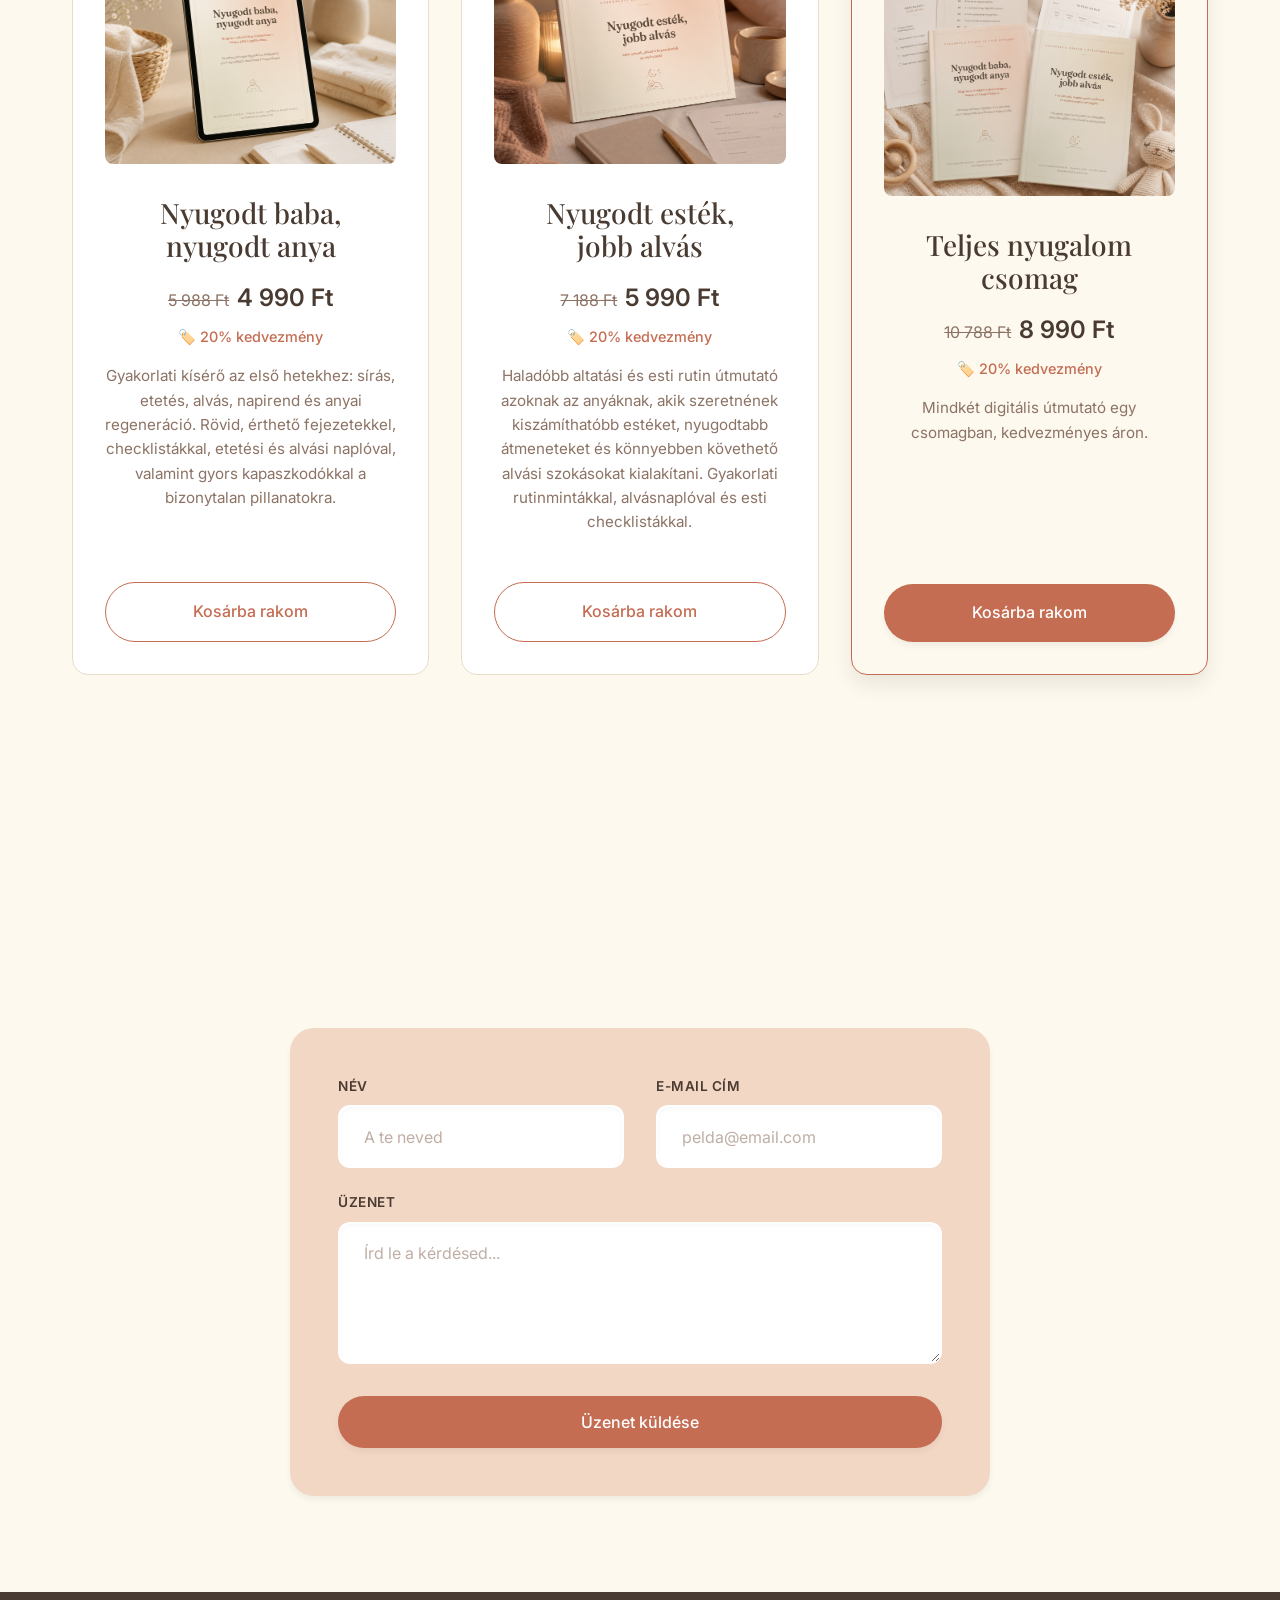
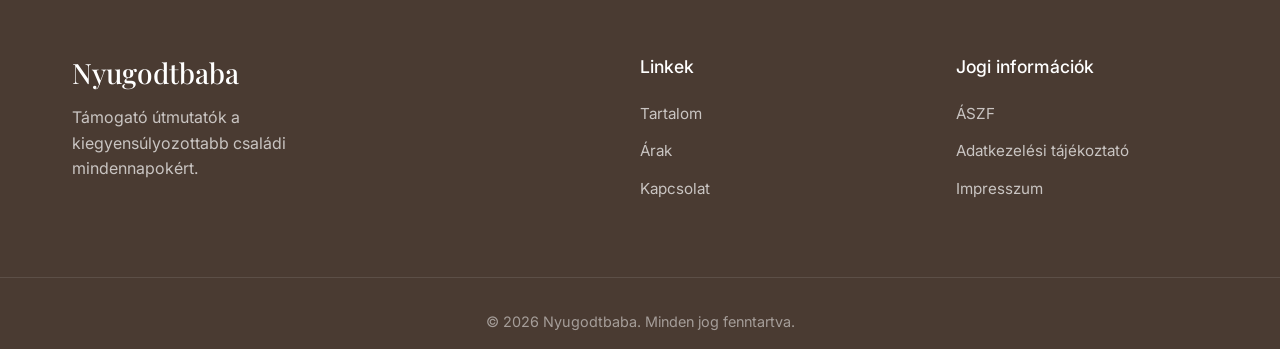
==== commit b19f31da: "Add files via upload" ====
--- a/index.html
+++ b/index.html
@@ -82,6 +82,25 @@
                     <a href="#arak" class="btn btn-primary">Tudj meg többet</a>
                 </div>
             </div>
+            
+            <!-- Részletek -->
+            <div class="container excerpts-container" id="reszletek">
+                <h3 class="text-center fade-in-up">Részletek a könyvekből</h3>
+                <div class="excerpts-grid mt-4">
+                    <div class="excerpt-card fade-in-up delay-1">
+                        <div class="excerpt-book-title">Nyugodt baba, nyugodt anya</div>
+                        <blockquote class="excerpt-quote">
+                            Az első napokban a feladat nem a tökéletesség, hanem hogy etess, pihenj, ölelj, és kezdjétek megismerni egymást. Minden más várhat. A mosatlan edény nem szégyen — a jele annak, hogy a fontos dolgokra figyeltél.
+                        </blockquote>
+                    </div>
+                    <div class="excerpt-card fade-in-up delay-2">
+                        <div class="excerpt-book-title">Nyugodt esték, jobb alvás</div>
+                        <blockquote class="excerpt-quote">
+                            A legtöbb esti dráma abból fakad, hogy a baba már túlfáradt, mire altatni próbálnánk. Próbáld a levezetést kicsit korábban indítani, mint gondolnád — sokszor ez az egyetlen változtatás már sokat segít.
+                        </blockquote>
+                    </div>
+                </div>
+            </div>
         </section>
 
         <!-- Árak Section -->
@@ -92,7 +111,7 @@
                     <!-- Product 1 -->
                     <div class="pricing-card fade-in-up delay-1">
                         <div class="pricing-image">
-                            <img src="assets/product_bundle.png" alt="Nyugodt baba, nyugodt anya ebook">
+                            <img src="assets/product_baba.png" alt="Nyugodt baba, nyugodt anya ebook">
                         </div>
                         <h3>Nyugodt baba,<br>nyugodt anya</h3>
                         <div class="price">
@@ -107,7 +126,7 @@
                     <!-- Product 2 -->
                     <div class="pricing-card fade-in-up delay-2">
                         <div class="pricing-image">
-                            <img src="assets/product_bundle.png" alt="Nyugodt esték, jobb alvás ebook">
+                            <img src="assets/product_estek.png" alt="Nyugodt esték, jobb alvás ebook">
                         </div>
                         <h3>Nyugodt esték,<br>jobb alvás</h3>
                         <div class="price">
@@ -123,7 +142,7 @@
                     <div class="pricing-card featured fade-in-up delay-3">
                         <div class="featured-badge">LEGJOBB VÁLASZTÁS</div>
                         <div class="pricing-image">
-                            <img src="assets/product_bundle.png" alt="Teljes nyugalom csomag">
+                            <img src="assets/product_csomag.png" alt="Teljes nyugalom csomag">
                         </div>
                         <h3>Teljes nyugalom<br>csomag</h3>
                         <div class="price">
--- a/style.css
+++ b/style.css
@@ -1198,3 +1198,75 @@
     0% { opacity: 0.5; }
     100% { opacity: 1; }
 }
+
+/* --- Excerpts Section --- */
+.excerpts-container {
+    margin-top: var(--spacing-xl);
+}
+
+.excerpts-container h3 {
+    font-size: clamp(2rem, 3vw, 2.5rem);
+}
+
+.excerpts-grid {
+    display: grid;
+    grid-template-columns: 1fr 1fr;
+    gap: var(--spacing-md);
+    align-items: stretch;
+}
+
+@media (max-width: 768px) {
+    .excerpts-grid {
+        grid-template-columns: 1fr;
+    }
+}
+
+.excerpt-card {
+    background-color: var(--color-light-bg);
+    border-radius: var(--border-radius-lg);
+    padding: var(--spacing-md);
+    position: relative;
+    box-shadow: var(--shadow-sm);
+    border: 1px solid var(--color-border);
+    transition: var(--transition-normal);
+    display: flex;
+    flex-direction: column;
+}
+
+.excerpt-card:hover {
+    transform: translateY(-5px);
+    box-shadow: var(--shadow-md);
+    border-color: var(--color-accent);
+}
+
+.excerpt-book-title {
+    font-family: var(--font-heading);
+    font-size: 1.25rem;
+    font-weight: 600;
+    color: var(--color-accent);
+    margin-bottom: var(--spacing-sm);
+    border-bottom: 1px solid var(--color-border);
+    padding-bottom: 0.5rem;
+}
+
+.excerpt-quote {
+    font-style: italic;
+    font-size: 1.1rem;
+    line-height: 1.7;
+    color: var(--color-text-dark);
+    position: relative;
+    padding-left: 1.5rem;
+    flex-grow: 1;
+}
+
+.excerpt-quote::before {
+    content: '"';
+    font-family: var(--font-heading);
+    font-size: 4rem;
+    color: var(--color-accent);
+    opacity: 0.2;
+    position: absolute;
+    top: -1.5rem;
+    left: -0.5rem;
+    line-height: 1;
+}
